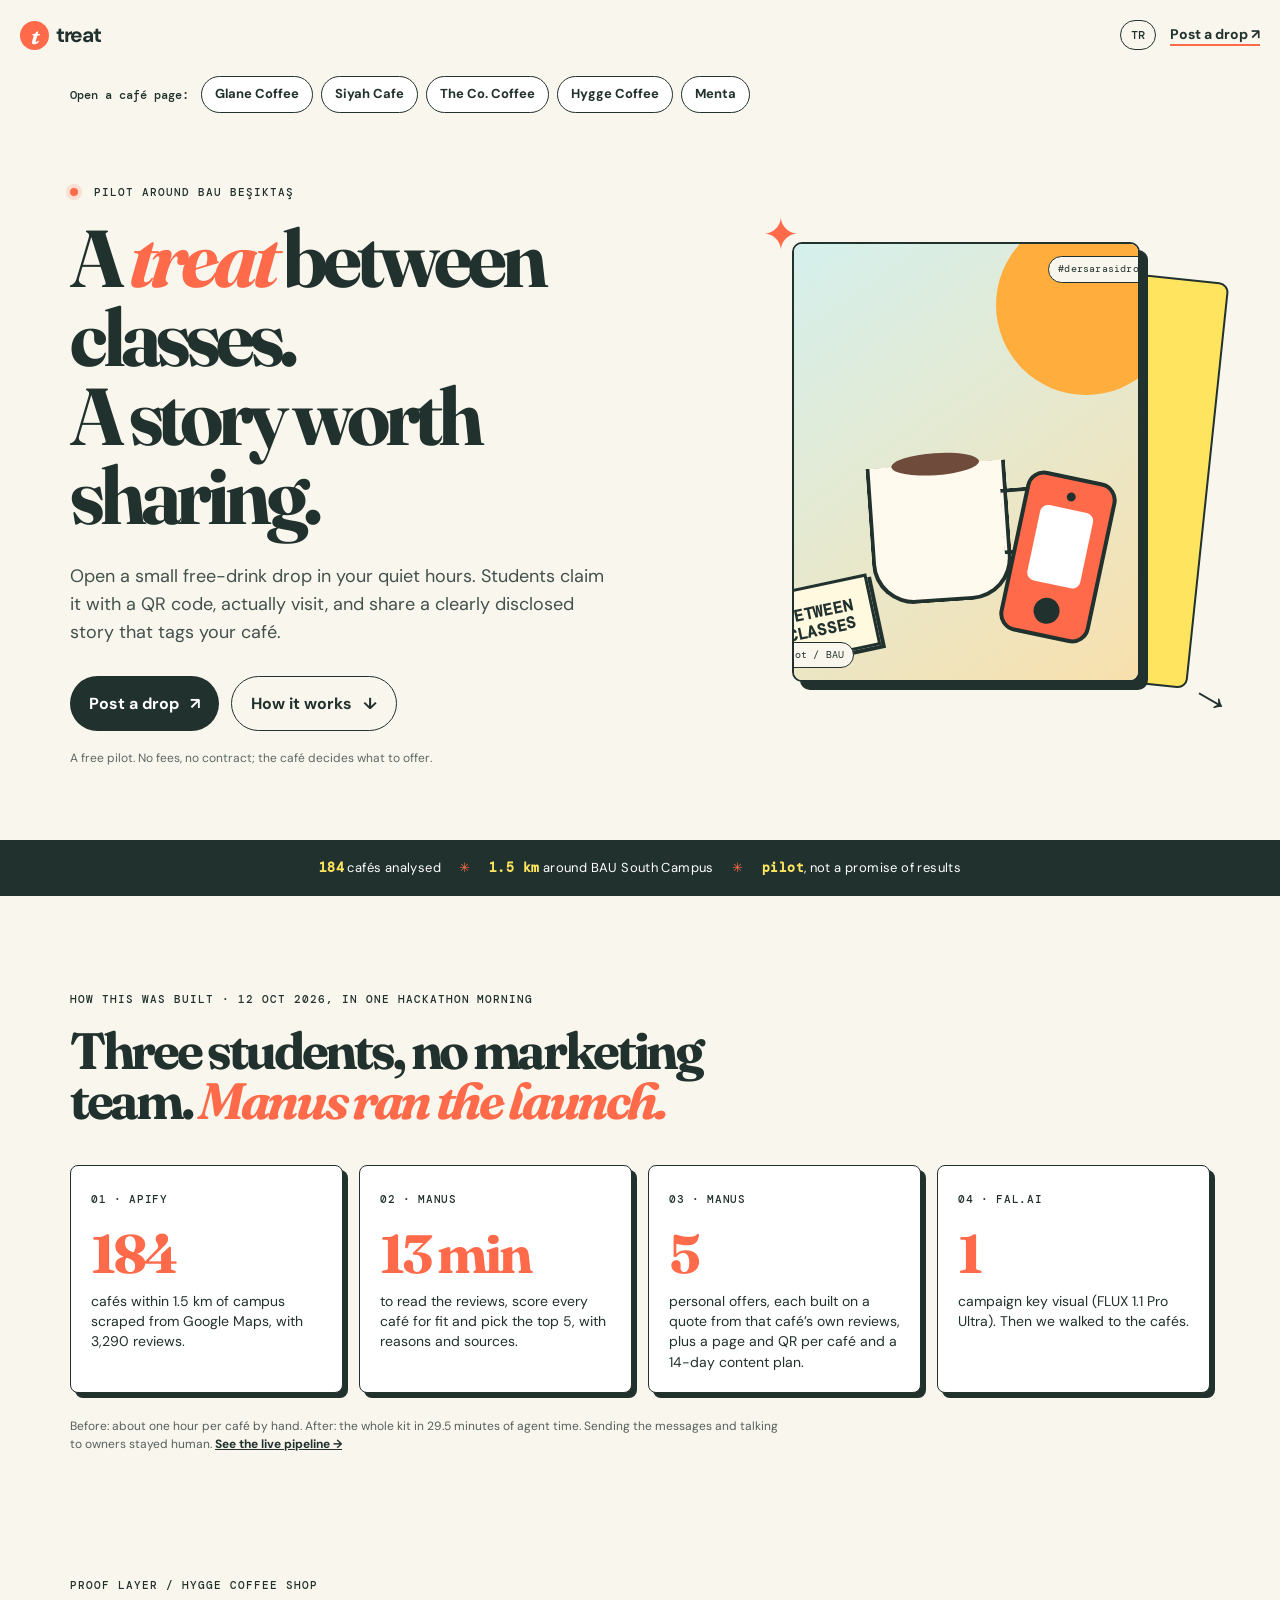
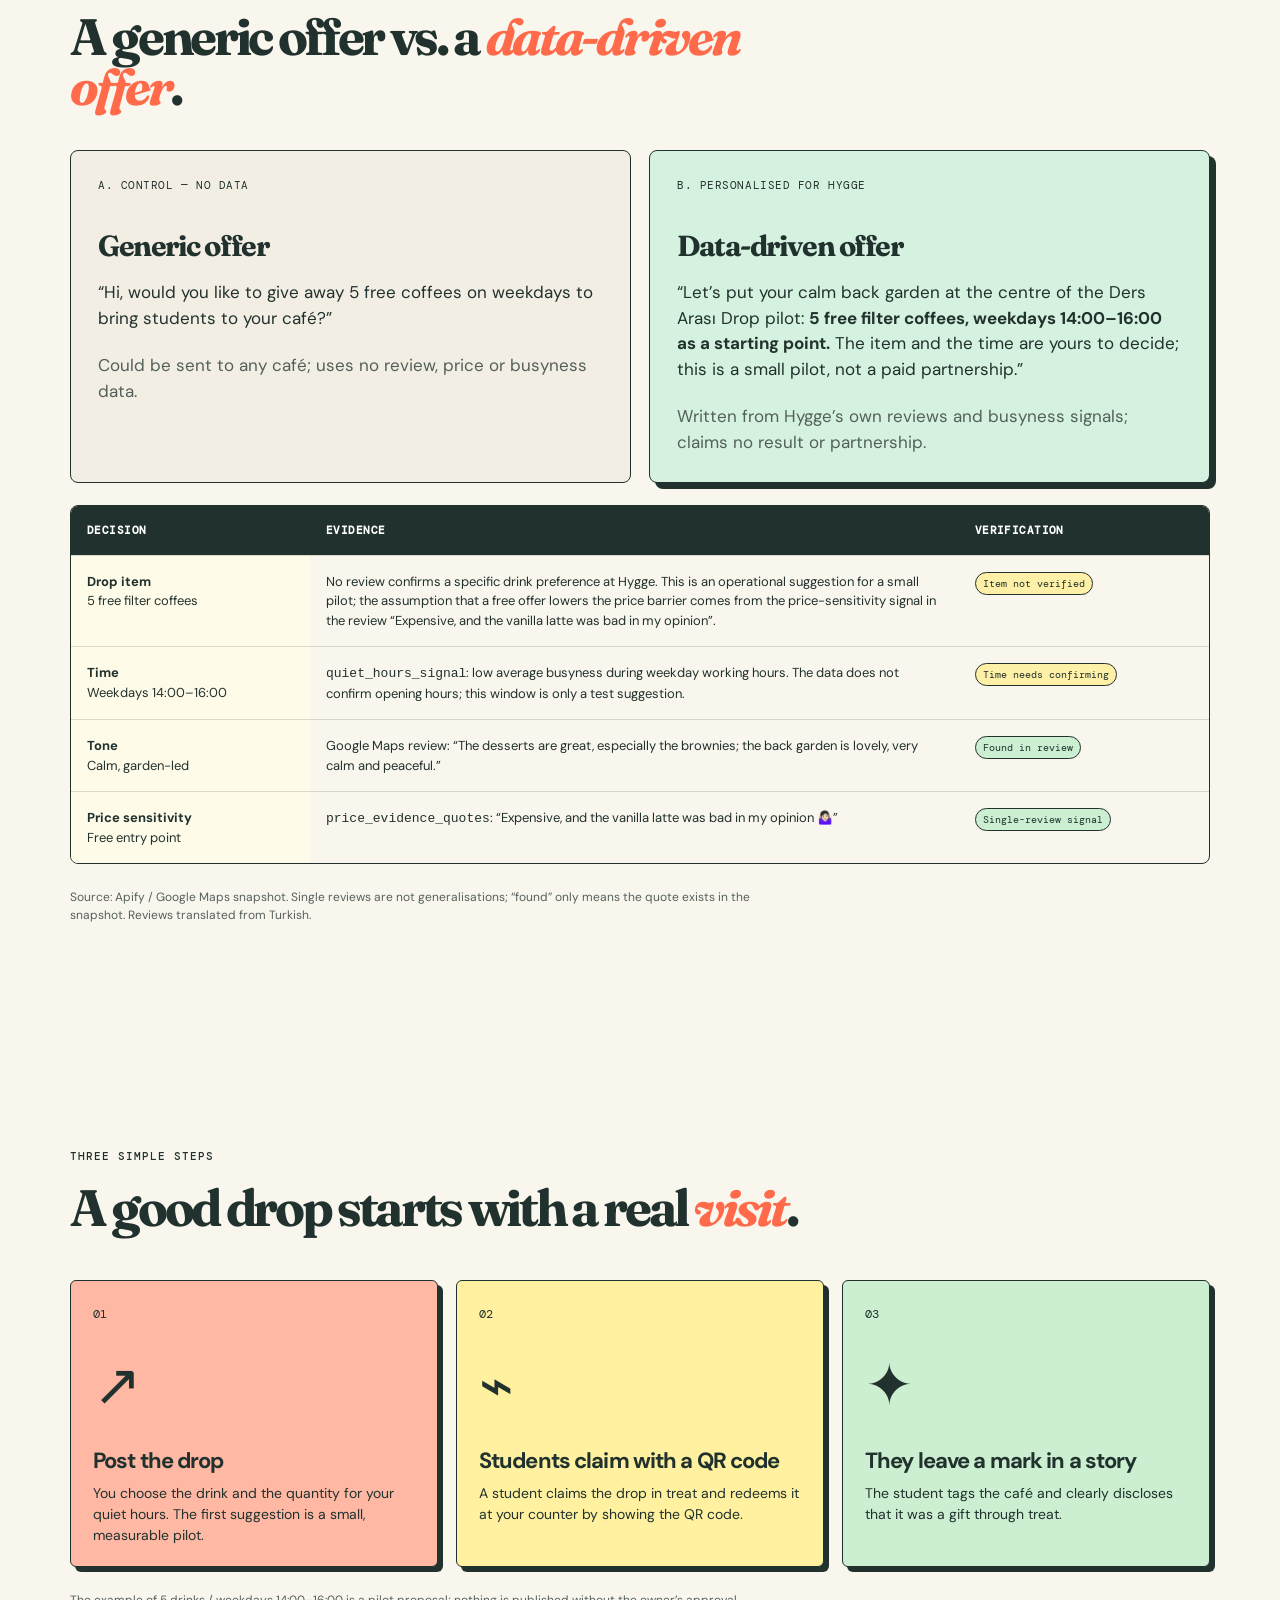
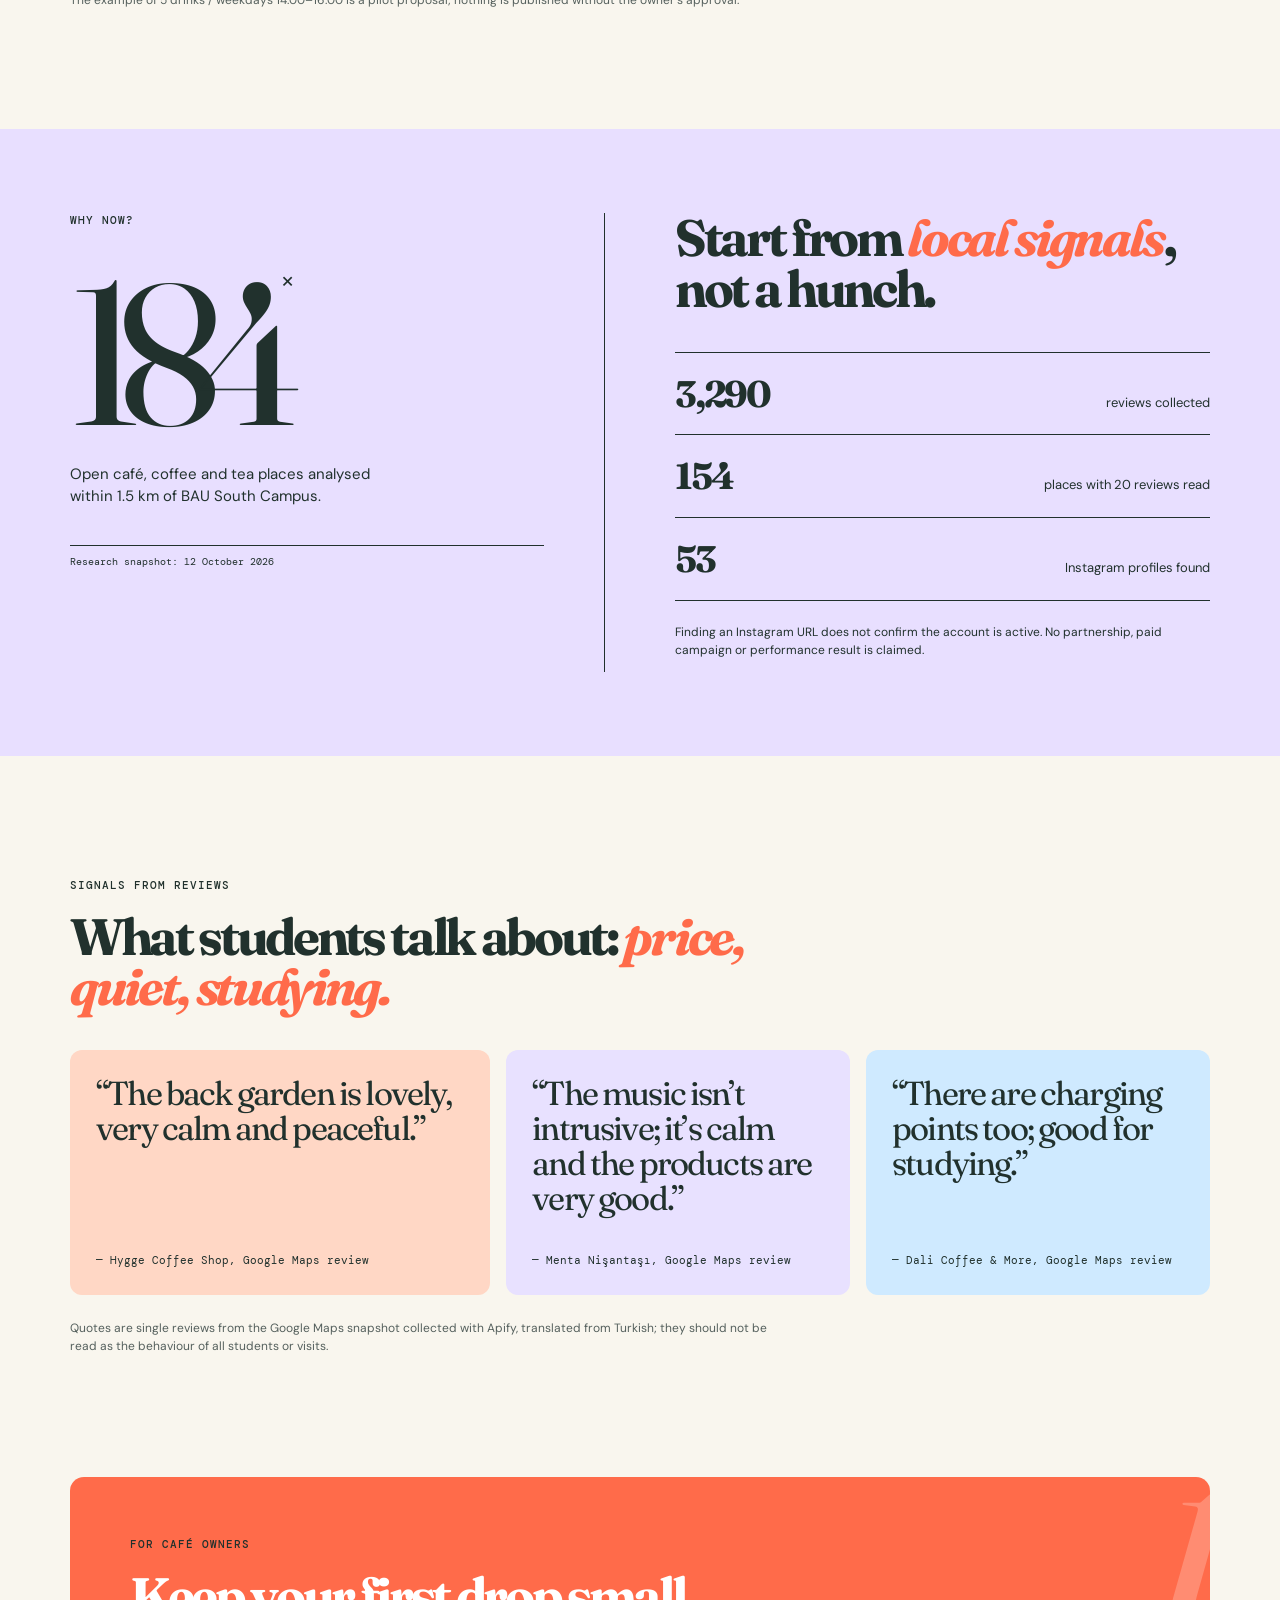
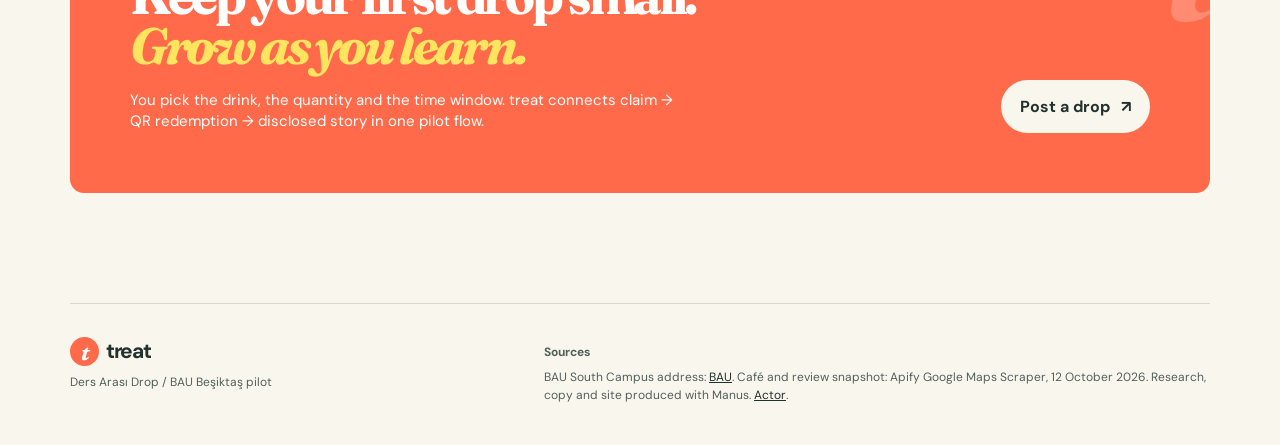
==== site/index.html @ 813994cd "treat — Ders Arası Drop: AI-run go-to-market (Slush'D Manus hackathon) Co-Authored-By: Claude Opus 5" ====
<!doctype html>
<html lang="en">
<head>
  <meta charset="utf-8">
  <meta name="viewport" content="width=device-width, initial-scale=1">
  <meta name="description" content="treat Ders Arası Drop: a transparent pilot for cafés around BAU South Campus, Istanbul." />
  <meta name="theme-color" content="#ff6b4a" />
  <title>Ders Arası Drop | treat</title>
  <link rel="preconnect" href="https://fonts.googleapis.com">
  <link rel="preconnect" href="https://fonts.gstatic.com" crossorigin>
  <link href="https://fonts.googleapis.com/css2?family=DM+Mono:wght@400;500&family=DM+Sans:opsz,wght@9..40,400;9..40,500;9..40,600;9..40,700&family=Fraunces:opsz,wght@9..144,600;9..144,700&display=swap" rel="stylesheet">
  <link rel="stylesheet" href="styles.css">
</head>
<body>
  <a class="skip-link" href="#main">Skip to content</a>
  <header class="site-header">
    <a class="wordmark" href="#top" aria-label="treat home">
      <span class="mark">t</span><span>treat</span>
    </a>
    <a class="lang" href="/tr/" id="lang-tr">TR</a> <a class="top-cta" href="https://treat-app.serverpod.space" target="_blank" rel="noreferrer">Post a drop <span aria-hidden="true">↗</span></a>
  </header>

  <nav id="picker" class="picker section-shell"><span>Open a café page:</span><a href="/?cafe=glane-coffee">Glane Coffee</a><a href="/?cafe=siyah-cafe-kahvalti">Siyah Cafe</a><a href="/?cafe=the-co-coffee-akaretler">The Co. Coffee</a><a href="/?cafe=hygge-coffee-shop">Hygge Coffee</a><a href="/?cafe=menta-nisantasi">Menta</a></nav>

  <main id="main">
    <section id="top" class="hero section-shell">
      <div class="hero-copy">
        <p class="eyebrow"><span class="pulse"></span> Pilot around BAU Beşiktaş</p>
        <h1>A <em>treat</em> between classes.<br>A story worth sharing.</h1>
        <p class="lede">Open a small free-drink drop in your quiet hours. Students claim it with a QR code, actually visit, and share a clearly disclosed story that tags your café.</p>
        <div class="hero-actions">
          <a class="button button-primary" href="https://treat-app.serverpod.space" target="_blank" rel="noreferrer">Post a drop <span aria-hidden="true">↗</span></a>
          <a class="button button-quiet" href="#nasil-calisir">How it works <span aria-hidden="true">↓</span></a>
        </div>
        <p class="microcopy">A free pilot. No fees, no contract; the café decides what to offer.</p>
      </div>

      <div class="hero-art" aria-label="Ders Arası Drop campaign visual">
        <div class="art-paper art-paper-back"></div>
        <div class="art-paper art-paper-front">
          <img class="campaign-image" src="/assets/key.jpg" alt="Ders Arası Drop campaign visual" onerror="this.style.display='none'; document.querySelector('.fallback-art').classList.remove('hidden');">
          <div class="fallback-art hidden" aria-hidden="true">
            <div class="sun"></div>
            <div class="cup"><span></span></div>
            <div class="phone"><i></i><b></b><em></em></div>
            <div class="notebook">BETWEEN<br>CLASSES</div>
          </div>
          <span class="art-tag tag-top">#dersarasidrop</span>
          <span class="art-tag tag-bottom">pilot / BAU</span>
        </div>
        <div class="scribble scribble-one" aria-hidden="true">✦</div>
        <div class="scribble scribble-two" aria-hidden="true">→</div>
      </div>
    </section>

    <section id="cafe-brief" class="cafe-brief section-shell hidden" aria-live="polite">
      <div class="cafe-label-row"><p class="eyebrow" id="cafe-label">Pilot proposal for your café</p><a href="/tracker/">Pipeline tracker →</a></div>
      <h2 id="cafe-headline">A small, measurable drop for your café.</h2>
      <div class="cafe-brief-grid">
        <div class="cafe-offer"><p class="micro-label">Proposed pilot</p><p id="cafe-offer">—</p><p class="brief-caveat">A proposal only; owner approval, real opening hours and product availability must be confirmed.</p></div>
        <figure class="cafe-quote"><blockquote id="cafe-quote">—</blockquote><figcaption id="cafe-source">—</figcaption></figure>
      </div>
    </section>

    <section class="signal-band" aria-label="Campaign summary">
      <p><strong>184</strong> cafés analysed <span>✳</span> <strong>1.5 km</strong> around BAU South Campus <span>✳</span> <strong>pilot</strong>, not a promise of results</p>
    </section>

    
    <section class="built section-shell" id="built">
      <div class="section-intro compact"><p class="eyebrow">How this was built · 12 Oct 2026, in one hackathon morning</p><h2>Three students, no marketing team. <em>Manus ran the launch.</em></h2></div>
      <div class="built-grid">
        <article><span>01 · Apify</span><strong>184</strong><p>cafés within 1.5 km of campus scraped from Google Maps, with 3,290 reviews.</p></article>
        <article><span>02 · Manus</span><strong>13 min</strong><p>to read the reviews, score every café for fit and pick the top 5, with reasons and sources.</p></article>
        <article><span>03 · Manus</span><strong>5</strong><p>personal offers, each built on a quote from that café’s own reviews, plus a page and QR per café and a 14-day content plan.</p></article>
        <article><span>04 · fal.ai</span><strong>1</strong><p>campaign key visual (FLUX 1.1 Pro Ultra). Then we walked to the cafés.</p></article>
      </div>
      <p class="section-note">Before: about one hour per café by hand. After: the whole kit in 29.5 minutes of agent time. Sending the messages and talking to owners stayed human. <a href="/tracker/">See the live pipeline →</a></p>
    </section>

    <section id="proof" class="proof-layer section-shell">
      <div class="section-intro compact"><p class="eyebrow">Proof layer / Hygge Coffee Shop</p><h2>A generic offer vs. a <em>data-driven offer</em>.</h2></div>
      <div class="offer-compare">
        <article class="offer-card control"><p class="micro-label">A. Control — no data</p><h3>Generic offer</h3><p>“Hi, would you like to give away 5 free coffees on weekdays to bring students to your café?”</p><p class="offer-foot">Could be sent to any café; uses no review, price or busyness data.</p></article>
        <article class="offer-card personal"><p class="micro-label">B. Personalised for Hygge</p><h3>Data-driven offer</h3><p>“Let’s put your calm back garden at the centre of the Ders Arası Drop pilot: <strong>5 free filter coffees, weekdays 14:00–16:00 as a starting point.</strong> The item and the time are yours to decide; this is a small pilot, not a paid partnership.”</p><p class="offer-foot">Written from Hygge’s own reviews and busyness signals; claims no result or partnership.</p></article>
      </div>
      <div class="decision-table-wrap"><table class="decision-table"><thead><tr><th>Decision</th><th>Evidence</th><th>Verification</th></tr></thead><tbody>
        <tr><td><strong>Drop item</strong><br>5 free filter coffees</td><td>No review confirms a specific drink preference at Hygge. This is an operational suggestion for a small pilot; the assumption that a free offer lowers the price barrier comes from the price-sensitivity signal in the review “Expensive, and the vanilla latte was bad in my opinion”.</td><td><span class="tag caution">Item not verified</span></td></tr>
        <tr><td><strong>Time</strong><br>Weekdays 14:00–16:00</td><td><code>quiet_hours_signal</code>: low average busyness during weekday working hours. The data does not confirm opening hours; this window is only a test suggestion.</td><td><span class="tag caution">Time needs confirming</span></td></tr>
        <tr><td><strong>Tone</strong><br>Calm, garden-led</td><td>Google Maps review: “The desserts are great, especially the brownies; the back garden is lovely, very calm and peaceful.”</td><td><span class="tag verified">Found in review</span></td></tr>
        <tr><td><strong>Price sensitivity</strong><br>Free entry point</td><td><code>price_evidence_quotes</code>: “Expensive, and the vanilla latte was bad in my opinion 🤷🏻‍♀️”</td><td><span class="tag verified">Single-review signal</span></td></tr>
      </tbody></table></div>
      <p class="section-note">Source: Apify / Google Maps snapshot. Single reviews are not generalisations; “found” only means the quote exists in the snapshot. Reviews translated from Turkish.</p>
    </section>

    <section id="nasil-calisir" class="steps section-shell">
      <div class="section-intro">
        <p class="eyebrow">Three simple steps</p>
        <h2>A good drop starts with a real <em>visit</em>.</h2>
      </div>
      <div class="steps-grid">
        <article class="step-card coral">
          <span class="step-number">01</span>
          <div class="step-icon">↗</div>
          <h3>Post the drop</h3>
          <p>You choose the drink and the quantity for your quiet hours. The first suggestion is a small, measurable pilot.</p>
        </article>
        <article class="step-card yellow">
          <span class="step-number">02</span>
          <div class="step-icon">⌁</div>
          <h3>Students claim with a QR code</h3>
          <p>A student claims the drop in treat and redeems it at your counter by showing the QR code.</p>
        </article>
        <article class="step-card green">
          <span class="step-number">03</span>
          <div class="step-icon">✦</div>
          <h3>They leave a mark in a story</h3>
          <p>The student tags the café and clearly discloses that it was a gift through treat.</p>
        </article>
      </div>
      <p class="section-note">The example of 5 drinks / weekdays 14:00–16:00 is a pilot proposal; nothing is published without the owner’s approval.</p>
    </section>

    <section class="why section-shell">
      <div class="why-visual">
        <p class="eyebrow">Why now?</p>
        <div class="big-number">184<span>×</span></div>
        <p>Open café, coffee and tea places analysed within 1.5 km of BAU South Campus.</p>
        <div class="data-line"></div>
        <p class="data-caption">Research snapshot: 12 October 2026</p>
      </div>
      <div class="why-content">
        <h2>Start from <em>local signals</em>, not a hunch.</h2>
        <div class="metric-list">
          <div class="metric"><strong>3,290</strong><span>reviews collected</span></div>
          <div class="metric"><strong>154</strong><span>places with 20 reviews read</span></div>
          <div class="metric"><strong>53</strong><span>Instagram profiles found</span></div>
        </div>
        <p class="fineprint">Finding an Instagram URL does not confirm the account is active. No partnership, paid campaign or performance result is claimed.</p>
      </div>
    </section>

    <section class="evidence section-shell">
      <div class="section-intro compact">
        <p class="eyebrow">Signals from reviews</p>
        <h2>What students talk about: <em>price, quiet, studying.</em></h2>
      </div>
      <div class="quotes-grid">
        <figure class="quote-card peach">
          <blockquote>“The back garden is lovely, very calm and peaceful.”</blockquote>
          <figcaption>— Hygge Coffee Shop, Google Maps review</figcaption>
        </figure>
        <figure class="quote-card lilac">
          <blockquote>“The music isn’t intrusive; it’s calm and the products are very good.”</blockquote>
          <figcaption>— Menta Nişantaşı, Google Maps review</figcaption>
        </figure>
        <figure class="quote-card sky">
          <blockquote>“There are charging points too; good for studying.”</blockquote>
          <figcaption>— Dali Coffee &amp; More, Google Maps review</figcaption>
        </figure>
      </div>
      <p class="section-note">Quotes are single reviews from the Google Maps snapshot collected with Apify, translated from Turkish; they should not be read as the behaviour of all students or visits.</p>
    </section>

    <section class="pilot section-shell">
      <div class="pilot-card">
        <div>
          <p class="eyebrow">For café owners</p>
          <h2>Keep your first drop small. <em>Grow as you learn.</em></h2>
          <p>You pick the drink, the quantity and the time window. treat connects claim → QR redemption → disclosed story in one pilot flow.</p>
        </div>
        <a class="button button-light" href="https://treat-app.serverpod.space" target="_blank" rel="noreferrer">Post a drop <span aria-hidden="true">↗</span></a>
      </div>
    </section>
  </main>

  <footer class="site-footer section-shell">
    <div><a class="wordmark" href="#top"><span class="mark">t</span><span>treat</span></a><p>Ders Arası Drop / BAU Beşiktaş pilot</p></div>
    <div class="sources"><p><strong>Sources</strong></p><p>BAU South Campus address: <a href="https://bau.edu.tr/iletisim-ulasim" target="_blank" rel="noreferrer">BAU</a>. Café and review snapshot: Apify Google Maps Scraper, 12 October 2026. Research, copy and site produced with Manus. <a href="https://apify.com/compass/crawler-google-places" target="_blank" rel="noreferrer">Actor</a>.</p></div>
  </footer>
  <script>
    const cafeBriefs = {
      'hygge-coffee-shop': {name:'Hygge Coffee Shop', headline:'For Hygge: a small drop in the calm back garden.', offer:'5 free filter coffees · weekdays 14:00–16:00 proposed', quote:'“The desserts are great, especially the brownies; the back garden is lovely, very calm and peaceful.”', source:'Google Maps review · Hygge Coffee Shop · quiet-hours signal: low average busyness on weekday working hours', note:'The time and the filter coffee are not final without the owner’s approval.'},
      'menta-nisantasi': {name:'Menta Nişantaşı', headline:'For Menta: a short break with unobtrusive music.', offer:'5 free iced coffees · weekdays 14:00–16:00 proposed', quote:'“The music isn’t intrusive, it’s calm and the products are very good.”', source:'Google Maps review · Menta Nişantaşı · quiet-hours signal: low average busyness on weekday working hours', note:'The item and time are a pilot proposal only; the owner must confirm.'},
      'siyah-cafe-kahvalti': {name:'Siyah Cafe Kahvaltı', headline:'For Siyah: a small between-classes break in a friendly place.', offer:'5 free filter coffees · weekdays 14:00–16:00 proposed', quote:'“The warmth and comfort of the place and the friendliness of the staff are always great.”', source:'Google Maps review · Siyah Cafe Kahvaltı · quiet-hours signal: low average busyness on weekday working hours', note:'The item and time are a pilot proposal only; the owner must confirm.'},
      'the-co-coffee-akaretler': {name:'THE CO. COFFEE AKARETLER', headline:'For THE CO.: a drop trial in a spacious, low-noise space.', offer:'5 free filter coffees · weekdays 14:00–16:00 proposed', quote:'“A nice, spacious place, not too noisy.”', source:'Google Maps review · THE CO. COFFEE AKARETLER · quiet-hours signal: medium busyness on weekday working hours', note:'Because of the medium-busyness signal, the time especially needs confirming with the owner.'},
      'glane-coffee': {name:'Glane Coffee', headline:'For Glane: a small pilot built on its peaceful atmosphere.', offer:'5 free filter coffees · weekdays 14:00–16:00 as a starting point', quote:'“The atmosphere is so peaceful and the staff so warm.”', source:'Google Maps review · Glane Coffee · no Google Maps busyness histogram', note:'Quiet hours not verified; the time window is only a starting suggestion.'}
    };
    const cafe = new URLSearchParams(window.location.search).get('cafe');
    if (cafe && cafeBriefs[cafe]) {
      const d = cafeBriefs[cafe];
      document.title = d.name + ' · Ders Arası Drop | treat';
      document.getElementById('cafe-brief').classList.remove('hidden');
      document.getElementById('cafe-label').textContent = 'Pilot proposal for ' + d.name;
      document.getElementById('cafe-headline').textContent = d.headline;
      document.getElementById('cafe-offer').textContent = d.offer;
      document.getElementById('cafe-quote').textContent = d.quote;
      document.getElementById('cafe-source').textContent = d.source;
      document.querySelector('.brief-caveat').textContent = d.note;
      const cb=document.getElementById('cafe-brief'); document.getElementById('main').prepend(cb);
    }
  const q=location.search; if(q) document.getElementById('lang-tr').href='/tr/'+q;
  </script>
</body>
</html>
---- site/styles.css ----
:root{--ink:#21312d;--paper:#f9f6ee;--coral:#ff6b4a;--orange:#ffad3d;--yellow:#ffe55f;--green:#b8e4c1;--mint:#dcefe5;--lavender:#ddd2ff;--line:rgba(33,49,45,.16);--shadow:8px 8px 0 var(--ink)}*{box-sizing:border-box}html{scroll-behavior:smooth}body{margin:0;background:var(--paper);color:var(--ink);font-family:"DM Sans",Arial,sans-serif;font-size:16px;line-height:1.45}.skip-link{position:absolute;left:-9999px}.skip-link:focus{left:12px;top:12px;z-index:100;background:#fff;padding:10px}.section-shell{width:min(1140px,calc(100% - 40px));margin-inline:auto}.site-header{width:min(1240px,calc(100% - 40px));margin:0 auto;padding:20px 0;display:flex;justify-content:space-between;align-items:center}.wordmark{display:inline-flex;gap:7px;align-items:center;color:var(--ink);font-size:21px;font-weight:700;text-decoration:none;letter-spacing:-.06em}.mark{display:grid;place-items:center;width:29px;height:29px;border-radius:50%;color:#fff;background:var(--coral);font-family:"Fraunces",serif;font-size:22px;font-style:italic}.top-cta{color:var(--ink);font-size:14px;font-weight:700;text-decoration:none;border-bottom:2px solid var(--coral)}.hero{min-height:680px;display:grid;grid-template-columns:1.03fr .97fr;align-items:center;gap:50px;padding:58px 0 72px}.eyebrow{margin:0 0 18px;text-transform:uppercase;font-family:"DM Mono",monospace;font-size:11px;letter-spacing:.09em;font-weight:500}.pulse{display:inline-block;width:8px;height:8px;border-radius:50%;margin-right:8px;background:var(--coral);box-shadow:0 0 0 4px rgba(255,107,74,.17)}h1,h2,h3,p{margin-top:0}h1,h2{font-family:"Fraunces",Georgia,serif;letter-spacing:-.065em;line-height:.98}h1{font-size:clamp(48px,6.3vw,82px);margin-bottom:28px}h2{font-size:clamp(37px,4vw,58px);margin-bottom:28px}h1 em,h2 em{color:var(--coral);font-style:italic}.lede{font-size:18px;max-width:545px;color:#42514d;line-height:1.55;margin-bottom:29px}.hero-actions{display:flex;gap:12px;flex-wrap:wrap}.button{display:inline-flex;align-items:center;gap:11px;padding:15px 19px;border-radius:999px;text-decoration:none;font-weight:700;transition:transform .2s ease}.button:hover{transform:translateY(-2px)}.button-primary{background:var(--ink);color:#fff}.button-quiet{border:1px solid var(--ink);color:var(--ink)}.microcopy{font-size:12px;color:#5d6864;margin:19px 0 0}.hero-art{position:relative;height:492px;max-width:430px;width:100%;justify-self:end}.art-paper{position:absolute;border:2px solid var(--ink);border-radius:10px;overflow:hidden}.art-paper-back{background:var(--yellow);height:408px;width:329px;right:1px;top:35px;transform:rotate(6deg)}.art-paper-front{background:var(--mint);height:440px;width:348px;left:12px;top:12px;box-shadow:var(--shadow)}.campaign-image{width:100%;height:100%;object-fit:cover;display:block}.fallback-art{position:absolute;inset:0;background:linear-gradient(145deg,#d5f0ed,#f8e0ad);overflow:hidden}.hidden{display:none}.sun{position:absolute;width:180px;height:180px;border-radius:50%;background:#ffad3d;right:-38px;top:-29px}.cup{position:absolute;width:140px;height:138px;border:4px solid var(--ink);border-top:none;border-radius:0 0 42px 42px;background:#fffaed;left:76px;bottom:78px;transform:rotate(-4deg)}.cup:before{content:"";position:absolute;width:63px;height:58px;border:4px solid var(--ink);border-left:0;border-radius:0 36px 36px 0;right:-64px;top:29px}.cup span{display:block;width:88px;height:22px;border-radius:50%;background:#6e4b3a;margin:-11px auto}.phone{position:absolute;right:34px;bottom:41px;width:92px;height:164px;border:4px solid var(--ink);border-radius:18px;background:#ff6b4a;transform:rotate(12deg)}.phone i{position:absolute;left:15px;top:29px;width:54px;height:77px;border-radius:8px;background:#fff}.phone b,.phone em{position:absolute;border-radius:50%;background:var(--ink)}.phone b{width:9px;height:9px;top:12px;left:38px}.phone em{width:26px;height:26px;bottom:10px;left:29px}.notebook{position:absolute;left:-29px;bottom:23px;background:#fff9df;border:3px solid var(--ink);font-family:"DM Mono",monospace;font-size:16px;font-weight:700;line-height:1.1;padding:16px 17px;transform:rotate(-12deg);box-shadow:4px 4px 0 var(--ink)}.art-tag{position:absolute;border:1.5px solid var(--ink);background:var(--paper);padding:5px 9px;border-radius:999px;font-family:"DM Mono",monospace;font-size:10px;letter-spacing:.02em}.tag-top{right:-17px;top:12px}.tag-bottom{left:-28px;bottom:12px}.scribble{position:absolute;font-family:"Fraunces",serif;font-size:45px}.scribble-one{left:-18px;top:-29px;color:var(--coral)}.scribble-two{right:-25px;bottom:-7px;color:var(--ink);transform:rotate(30deg)}.signal-band{padding:19px 20px;background:var(--ink);color:#fff;text-align:center;overflow:hidden}.signal-band p{margin:0;font-size:13px;letter-spacing:.03em}.signal-band strong{font-family:"DM Mono",monospace;color:var(--yellow)}.signal-band span{color:var(--coral);margin:0 15px}.steps{padding:120px 0}.section-intro{max-width:730px;margin-bottom:47px}.section-intro.compact{margin-bottom:38px}.steps-grid{display:grid;grid-template-columns:repeat(3,1fr);gap:18px}.step-card{min-height:285px;border:1.5px solid var(--ink);border-radius:6px;padding:20px 22px;position:relative;box-shadow:5px 5px 0 var(--ink)}.step-card.coral{background:#ffb8a4}.step-card.yellow{background:#fff1a0}.step-card.green{background:#ccefd1}.step-number{font-family:"DM Mono",monospace;font-size:12px}.step-icon{font-family:"Fraunces",serif;font-size:58px;line-height:1;margin:30px 0 32px}.step-card h3{font-size:22px;letter-spacing:-.04em;margin-bottom:7px}.step-card p{font-size:14px;line-height:1.5;margin:0}.section-note{font-size:12px;line-height:1.5;color:#55605d;max-width:720px;margin:24px 0 0}.why{padding:84px 0;background:#e8dfff;width:100%;max-width:none;display:grid;grid-template-columns:minmax(0,1fr) minmax(0,1fr);gap:70px;padding-left:max(20px,calc((100% - 1140px)/2));padding-right:max(20px,calc((100% - 1140px)/2))}.why-visual{border-right:1.5px solid var(--ink);padding-right:60px}.big-number{font-family:"Fraunces",serif;font-size:clamp(100px,16vw,200px);line-height:.8;letter-spacing:-.12em;margin:44px 0 31px}.big-number span{font-family:"DM Mono",monospace;font-size:22px;vertical-align:top;letter-spacing:0}.why-visual>p:not(.eyebrow):not(.data-caption){font-size:15px;max-width:330px}.data-line{border-top:1px solid var(--ink);margin:37px 0 9px}.data-caption{font-family:"DM Mono",monospace;font-size:10px}.why-content{align-self:center}.metric-list{border-top:1px solid var(--ink);margin:38px 0 22px}.metric{display:flex;justify-content:space-between;gap:20px;align-items:baseline;border-bottom:1px solid var(--ink);padding:14px 0}.metric strong{font-family:"Fraunces",serif;font-size:37px;letter-spacing:-.06em}.metric span{font-size:13px;text-align:right}.fineprint{font-size:12px;line-height:1.55;max-width:500px}.evidence{padding:122px 0}.quotes-grid{display:grid;grid-template-columns:1.1fr .9fr .9fr;gap:16px}.quote-card{margin:0;min-height:245px;border-radius:12px;padding:26px;display:flex;flex-direction:column;justify-content:space-between}.quote-card.peach{background:#ffd7c5}.quote-card.lilac{background:#e8e1ff}.quote-card.sky{background:#cfeaff}.quote-card blockquote{margin:0;font-family:"Fraunces",serif;font-size:clamp(24px,2.6vw,34px);letter-spacing:-.055em;line-height:1.05}.quote-card figcaption{font-size:11px;font-family:"DM Mono",monospace;line-height:1.45}.pilot{padding-bottom:110px}.pilot-card{padding:60px;background:var(--coral);border-radius:14px;display:flex;align-items:flex-end;justify-content:space-between;gap:30px;position:relative;overflow:hidden}.pilot-card:after{content:"t";position:absolute;right:-26px;top:-89px;color:rgba(255,255,255,.22);font-family:"Fraunces",serif;font-style:italic;font-size:270px;line-height:1}.pilot-card>div,.pilot-card>a{position:relative;z-index:1}.pilot-card h2{color:#fff;max-width:690px;margin:0 0 18px}.pilot-card h2 em{color:var(--yellow)}.pilot-card p:not(.eyebrow){max-width:560px;color:#fff;margin:0;font-size:15px}.button-light{background:var(--paper);color:var(--ink);white-space:nowrap}.site-footer{display:grid;grid-template-columns:.8fr 1.2fr;gap:30px;border-top:1px solid var(--line);padding-top:32px;padding-bottom:42px}.site-footer p{font-size:12px;color:#52605b;margin:8px 0 0}.sources a{color:var(--ink)}@media(max-width:760px){.section-shell{width:min(100% - 32px,620px)}.site-header{width:min(100% - 32px,620px);padding:16px 0}.hero{grid-template-columns:1fr;gap:25px;padding:45px 0 54px;min-height:auto}.hero-copy{order:1}.hero-art{order:2;justify-self:center;height:425px;max-width:336px}.art-paper-front{width:294px;height:386px}.art-paper-back{width:278px;height:360px}.lede{font-size:16px}.signal-band p{font-size:11px;line-height:1.9}.signal-band span{margin:0 7px}.steps,.evidence{padding:75px 0}.steps-grid,.quotes-grid{grid-template-columns:1fr}.step-card{min-height:220px}.step-icon{margin:20px 0 25px}.why{display:block;padding:65px 20px}.why-visual{padding:0 0 44px;border-right:0;border-bottom:1.5px solid var(--ink)}.why-content{padding-top:45px}.big-number{font-size:150px;margin:30px 0 23px}.quote-card{min-height:200px}.pilot{padding-bottom:70px}.pilot-card{padding:38px 27px;display:block}.pilot-card h2{font-size:42px}.button-light{margin-top:28px}.site-footer{grid-template-columns:1fr;gap:21px}.top-cta{font-size:12px}.art-tag{font-size:9px}.tag-top{right:-4px}.tag-bottom{left:-10px}}@media(prefers-reduced-motion:reduce){html{scroll-behavior:auto}.button{transition:none}}

.cafe-brief{padding:44px 0 50px}.cafe-label-row{display:flex;justify-content:space-between;gap:18px;align-items:center}.cafe-label-row a{color:var(--ink);font-weight:700;font-size:14px}.cafe-brief h2{font-size:clamp(32px,4.4vw,56px);max-width:870px;margin-bottom:30px}.cafe-brief-grid,.offer-compare{display:grid;grid-template-columns:1fr 1fr;gap:18px}.cafe-offer,.cafe-quote{margin:0;border:1.5px solid var(--ink);padding:25px;border-radius:8px}.cafe-offer{background:var(--yellow)}.cafe-offer>p:not(.micro-label):not(.brief-caveat){font-family:"Fraunces",serif;font-size:31px;line-height:1.06;letter-spacing:-.055em;margin-bottom:18px}.brief-caveat{font-size:12px;margin:0}.cafe-quote{background:#d9edf2}.cafe-quote blockquote{font-family:"Fraunces",serif;font-size:25px;line-height:1.08;letter-spacing:-.045em;margin:0 0 25px}.cafe-quote figcaption{font-family:"DM Mono",monospace;font-size:11px;line-height:1.5}.proof-layer{padding:105px 0}.offer-card{padding:27px;border:1.5px solid var(--ink);border-radius:8px}.offer-card.control{background:#f3eee3}.offer-card.personal{background:#d5f1df;box-shadow:6px 6px 0 var(--ink)}.micro-label{font-family:"DM Mono",monospace;font-size:11px;letter-spacing:.05em;text-transform:uppercase}.offer-card h3{font-family:"Fraunces",serif;font-size:29px;letter-spacing:-.05em;margin:31px 0 13px}.offer-card p:not(.micro-label){font-size:17px;line-height:1.5}.offer-card .offer-foot{font-size:12px;color:#53605a;margin:22px 0 0}.decision-table-wrap{overflow-x:auto;margin-top:22px;border:1.5px solid var(--ink);border-radius:8px}.decision-table{border-collapse:collapse;width:100%;min-width:730px;font-size:13px;line-height:1.5}.decision-table th,.decision-table td{padding:16px;border-bottom:1px solid var(--line);text-align:left;vertical-align:top}.decision-table th{font-family:"DM Mono",monospace;font-size:11px;text-transform:uppercase;letter-spacing:.04em;background:var(--ink);color:#fff}.decision-table tr:last-child td{border-bottom:none}.decision-table td:first-child{width:21%;background:#fffbe9}.decision-table td:nth-child(2){width:57%}.tag{display:inline-block;border:1px solid var(--ink);border-radius:999px;padding:3px 7px;font-size:10px;font-family:"DM Mono",monospace;white-space:nowrap}.tag.caution{background:#fff0a7}.tag.verified{background:#ccefd1}@media(max-width:760px){.cafe-brief{padding:39px 0}.cafe-label-row{align-items:flex-start}.cafe-label-row a{font-size:12px;text-align:right}.cafe-brief-grid,.offer-compare{grid-template-columns:1fr}.proof-layer{padding:75px 0}.cafe-offer>p:not(.micro-label):not(.brief-caveat){font-size:26px}.offer-card h3{margin-top:22px}.decision-table{font-size:12px}}

.lang{margin-left:auto;margin-right:14px;font:500 12px 'DM Mono',monospace;color:var(--ink);text-decoration:none;border:1.5px solid var(--ink);border-radius:999px;padding:6px 10px}

.built{padding:96px 0 20px}.built-grid{display:grid;grid-template-columns:repeat(4,1fr);gap:16px}.built-grid article{border:1.5px solid var(--ink);border-radius:8px;padding:20px;background:#fff;box-shadow:5px 5px 0 var(--ink)}.built-grid span{font:500 11px 'DM Mono',monospace;text-transform:uppercase;letter-spacing:.06em}.built-grid strong{display:block;font-family:'Fraunces',serif;font-size:54px;letter-spacing:-.06em;line-height:1;margin:18px 0 10px;color:var(--coral)}.built-grid p{font-size:14px;margin:0}.built .section-note a{color:var(--ink);font-weight:700}@media(max-width:760px){.built{padding:64px 0 0}.built-grid{grid-template-columns:1fr 1fr}.built-grid strong{font-size:40px}}
html,body{overflow-x:hidden}

.picker{display:flex;flex-wrap:wrap;gap:8px;align-items:center;padding:6px 0 14px}.picker span{font:500 12px "DM Mono",monospace;margin-right:4px}.picker a{border:1.5px solid var(--ink);border-radius:999px;padding:8px 13px;font-size:13px;font-weight:700;color:var(--ink);text-decoration:none;background:#fff}.cafe-brief{padding-top:18px}
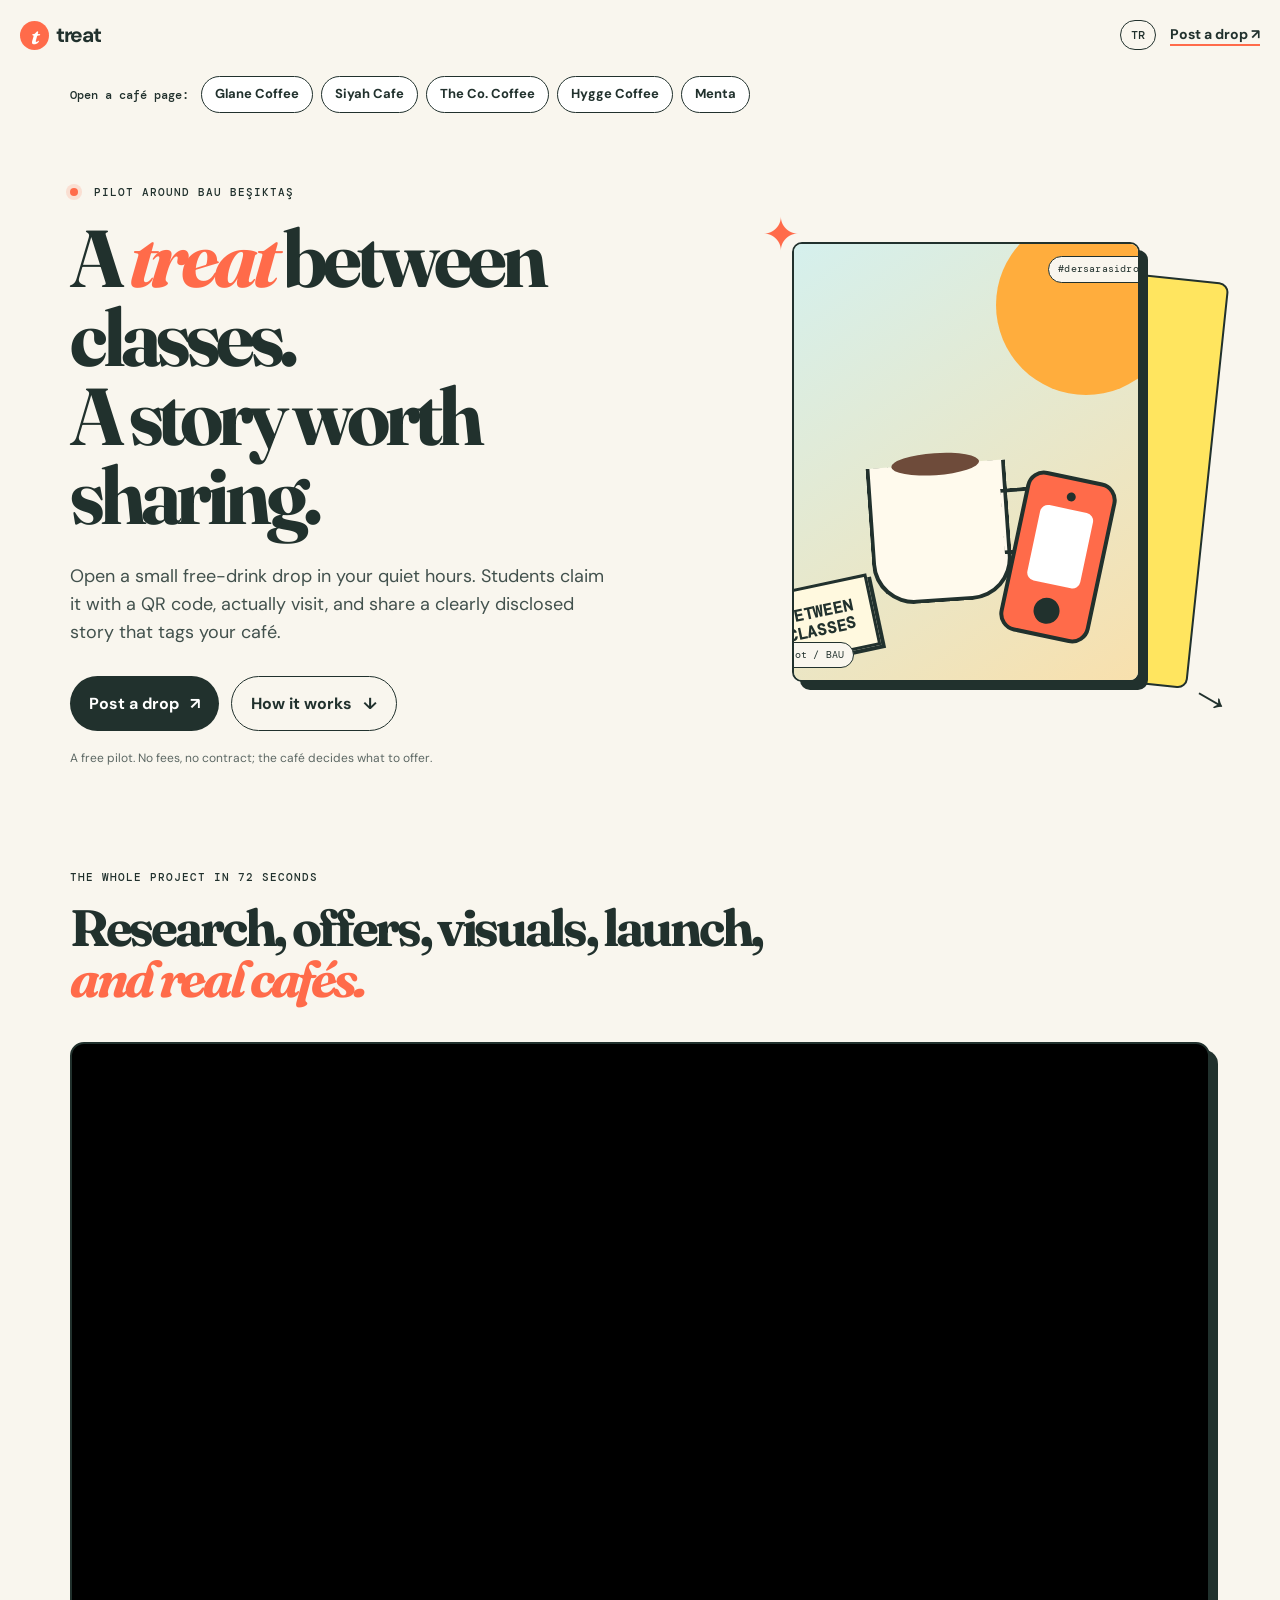
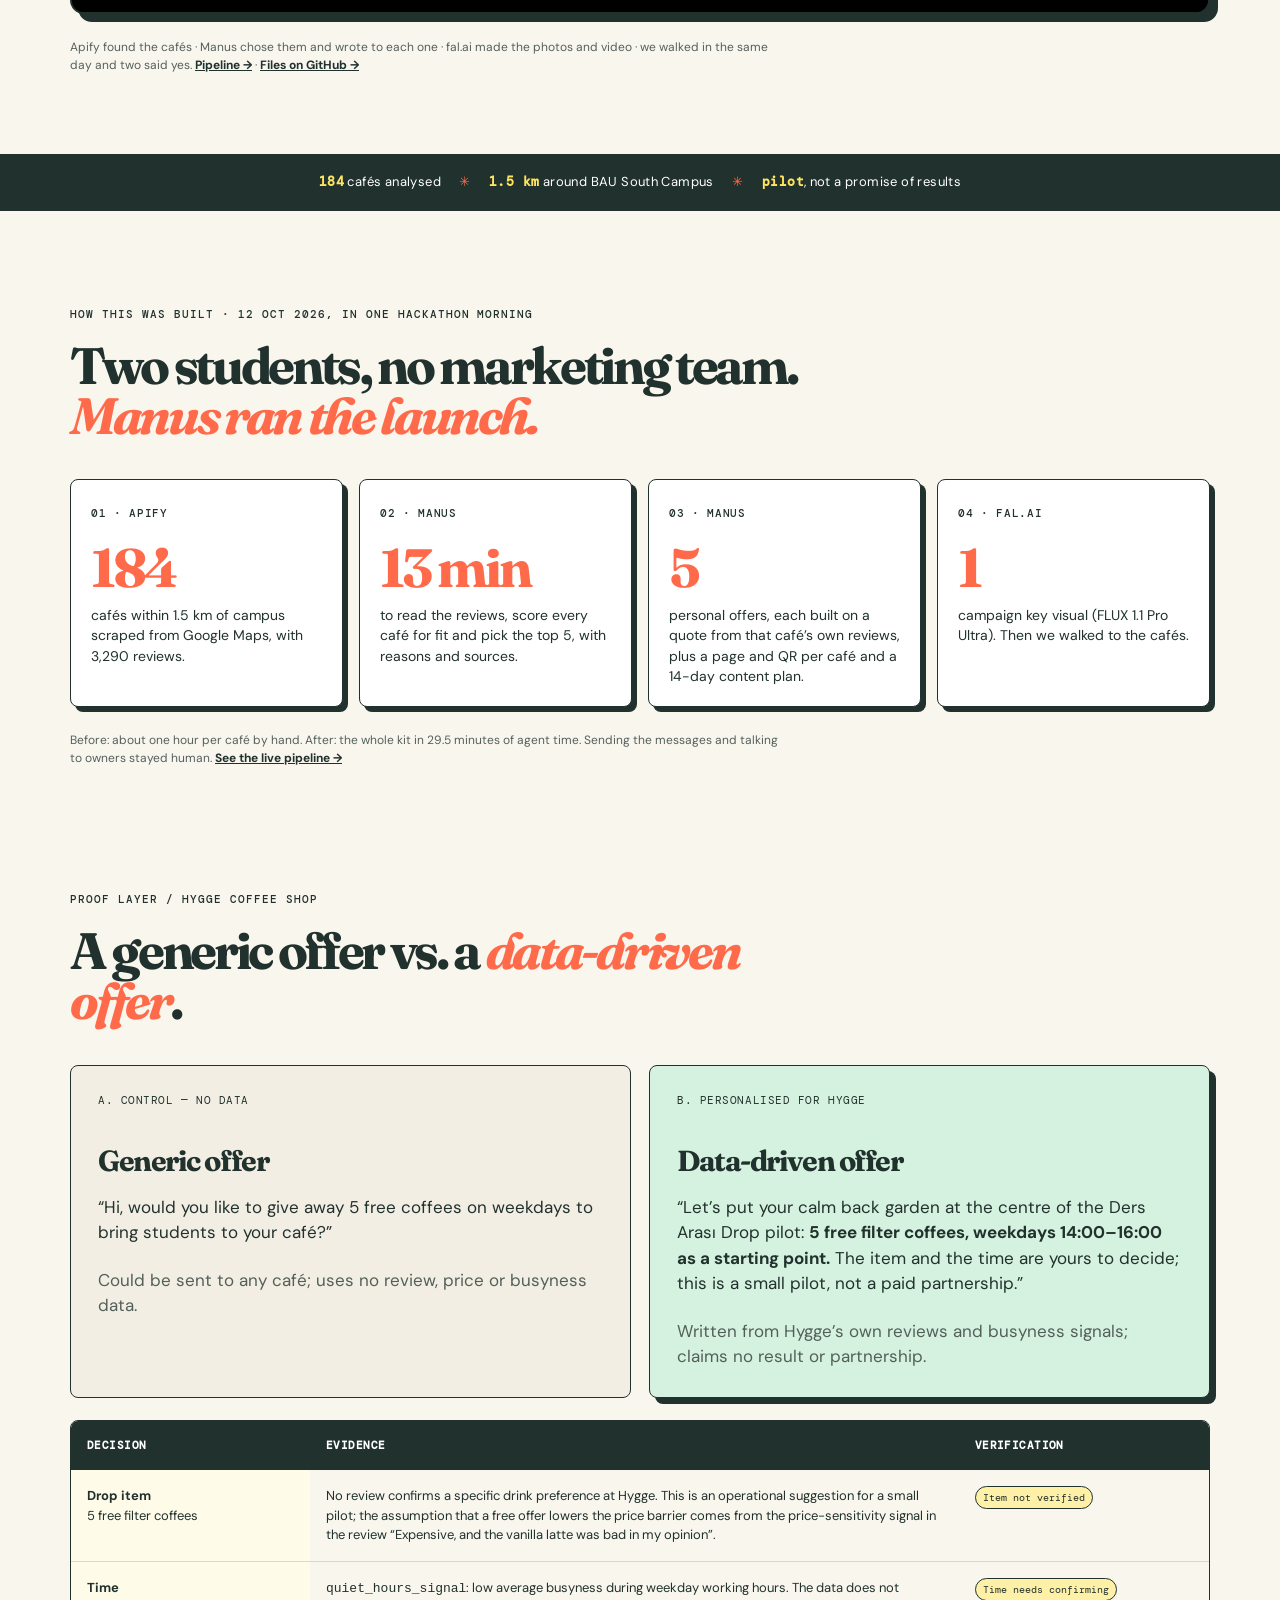
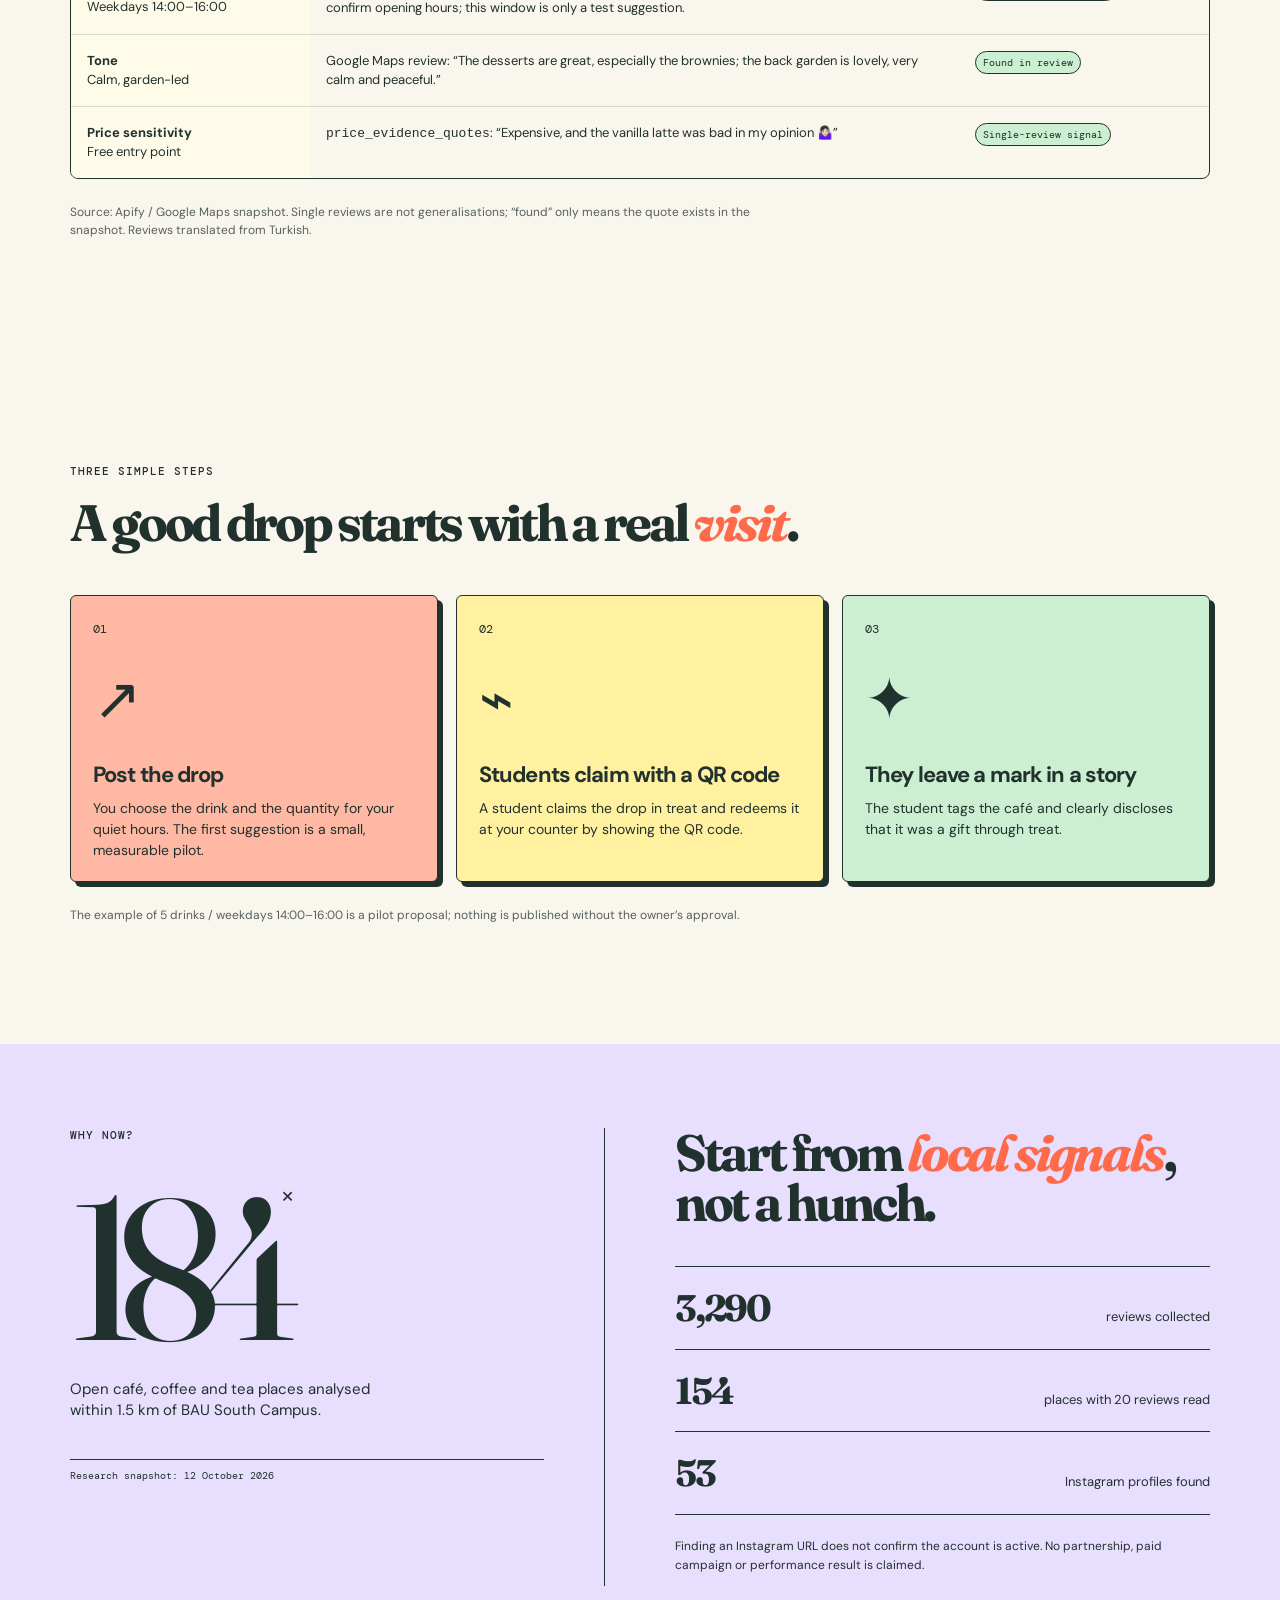
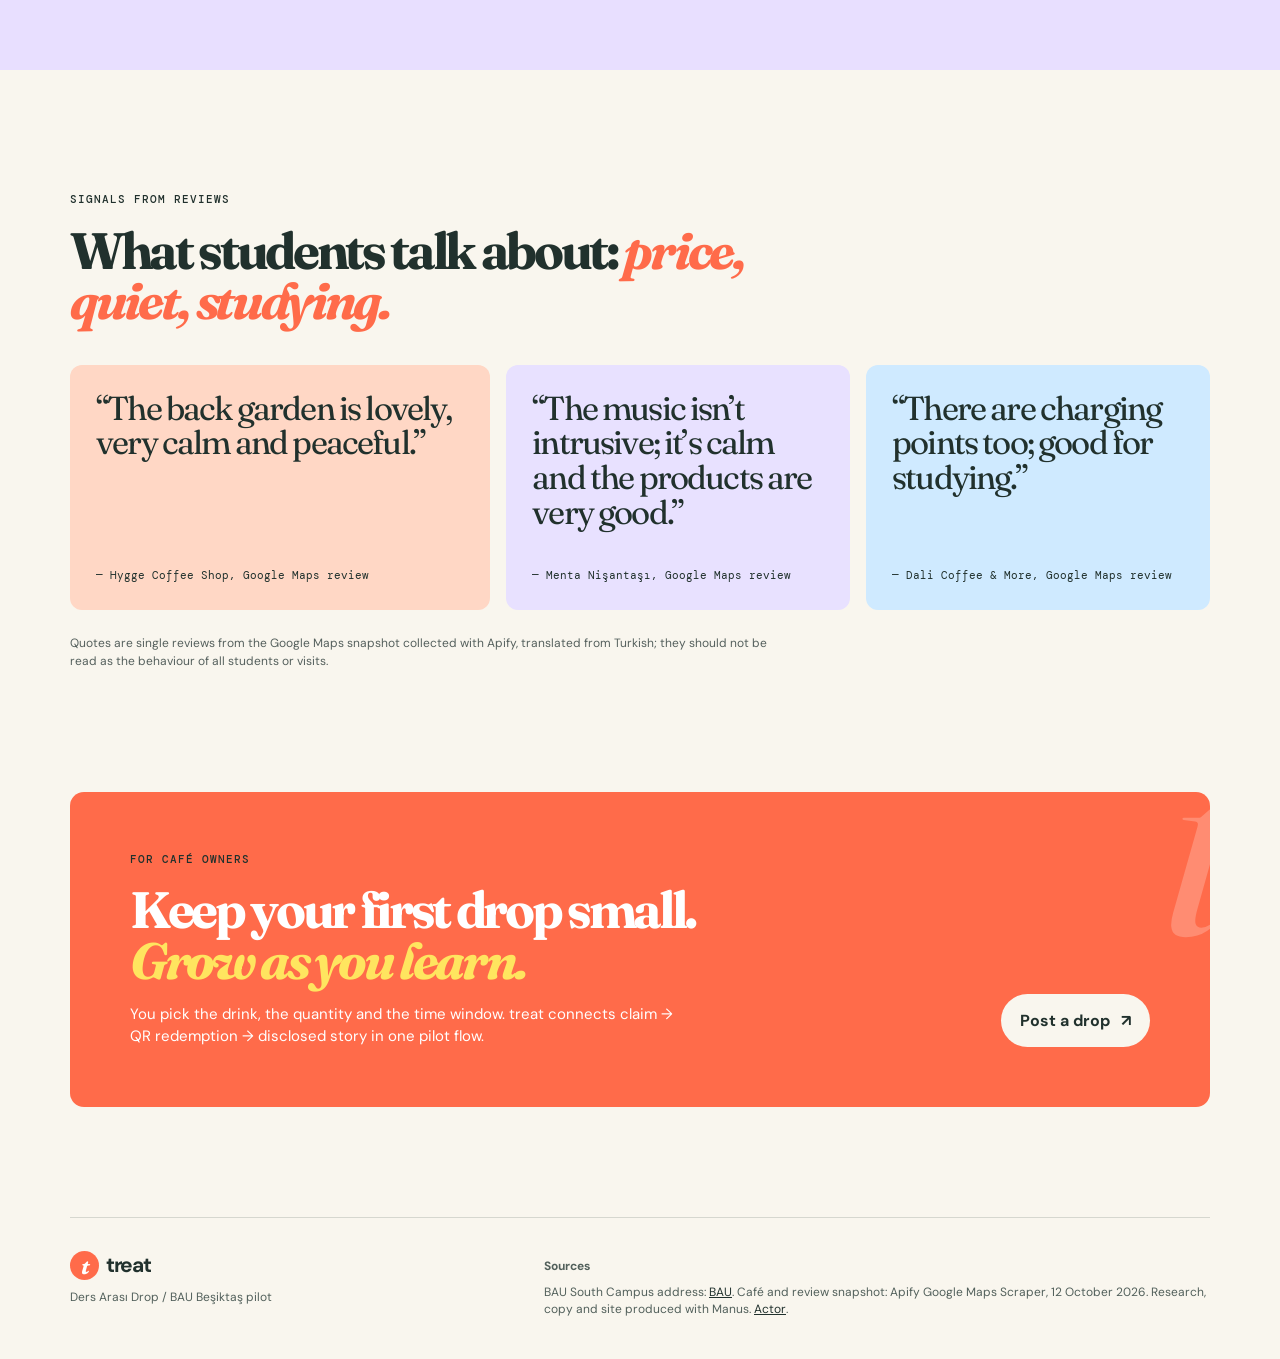
==== commit 725823ae: "Add demo page, update site and README Co-Authored-By: Claude Opus 5.5 <noreply@anthropic.com>" ====
--- a/site/index.html
+++ b/site/index.html
@@ -53,6 +53,12 @@
       </div>
     </section>
 
+    <section id="story" class="story section-shell">
+      <div class="section-intro compact"><p class="eyebrow">The whole project in 72 seconds</p><h2>Research, offers, visuals, launch, <em>and real cafés.</em></h2></div>
+      <video controls playsinline preload="metadata" poster="/assets/key.jpg" src="/assets/story.mp4"></video>
+      <p class="section-note">Apify found the cafés · Manus chose them and wrote to each one · fal.ai made the photos and video · we walked in the same day and two said yes. <a href="/tracker/">Pipeline →</a> · <a href="https://github.com/thecbstudio/treat-ders-arasi-drop">Files on GitHub →</a></p>
+    </section>
+
     <section id="cafe-brief" class="cafe-brief section-shell hidden" aria-live="polite">
       <div class="cafe-label-row"><p class="eyebrow" id="cafe-label">Pilot proposal for your café</p><a href="/tracker/">Pipeline tracker →</a></div>
       <h2 id="cafe-headline">A small, measurable drop for your café.</h2>
@@ -68,7 +74,7 @@
 
     
     <section class="built section-shell" id="built">
-      <div class="section-intro compact"><p class="eyebrow">How this was built · 12 Oct 2026, in one hackathon morning</p><h2>Three students, no marketing team. <em>Manus ran the launch.</em></h2></div>
+      <div class="section-intro compact"><p class="eyebrow">How this was built · 12 Oct 2026, in one hackathon morning</p><h2>Two students, no marketing team. <em>Manus ran the launch.</em></h2></div>
       <div class="built-grid">
         <article><span>01 · Apify</span><strong>184</strong><p>cafés within 1.5 km of campus scraped from Google Maps, with 3,290 reviews.</p></article>
         <article><span>02 · Manus</span><strong>13 min</strong><p>to read the reviews, score every café for fit and pick the top 5, with reasons and sources.</p></article>
--- a/site/styles.css
+++ b/site/styles.css
@@ -8,3 +8,5 @@
 html,body{overflow-x:hidden}
 
 .picker{display:flex;flex-wrap:wrap;gap:8px;align-items:center;padding:6px 0 14px}.picker span{font:500 12px "DM Mono",monospace;margin-right:4px}.picker a{border:1.5px solid var(--ink);border-radius:999px;padding:8px 13px;font-size:13px;font-weight:700;color:var(--ink);text-decoration:none;background:#fff}.cafe-brief{padding-top:18px}
+
+.story{padding:30px 0 80px}.story video{width:100%;border:2px solid var(--ink);border-radius:14px;box-shadow:var(--shadow);background:#000;display:block}.story .section-note a{color:var(--ink);font-weight:700}
